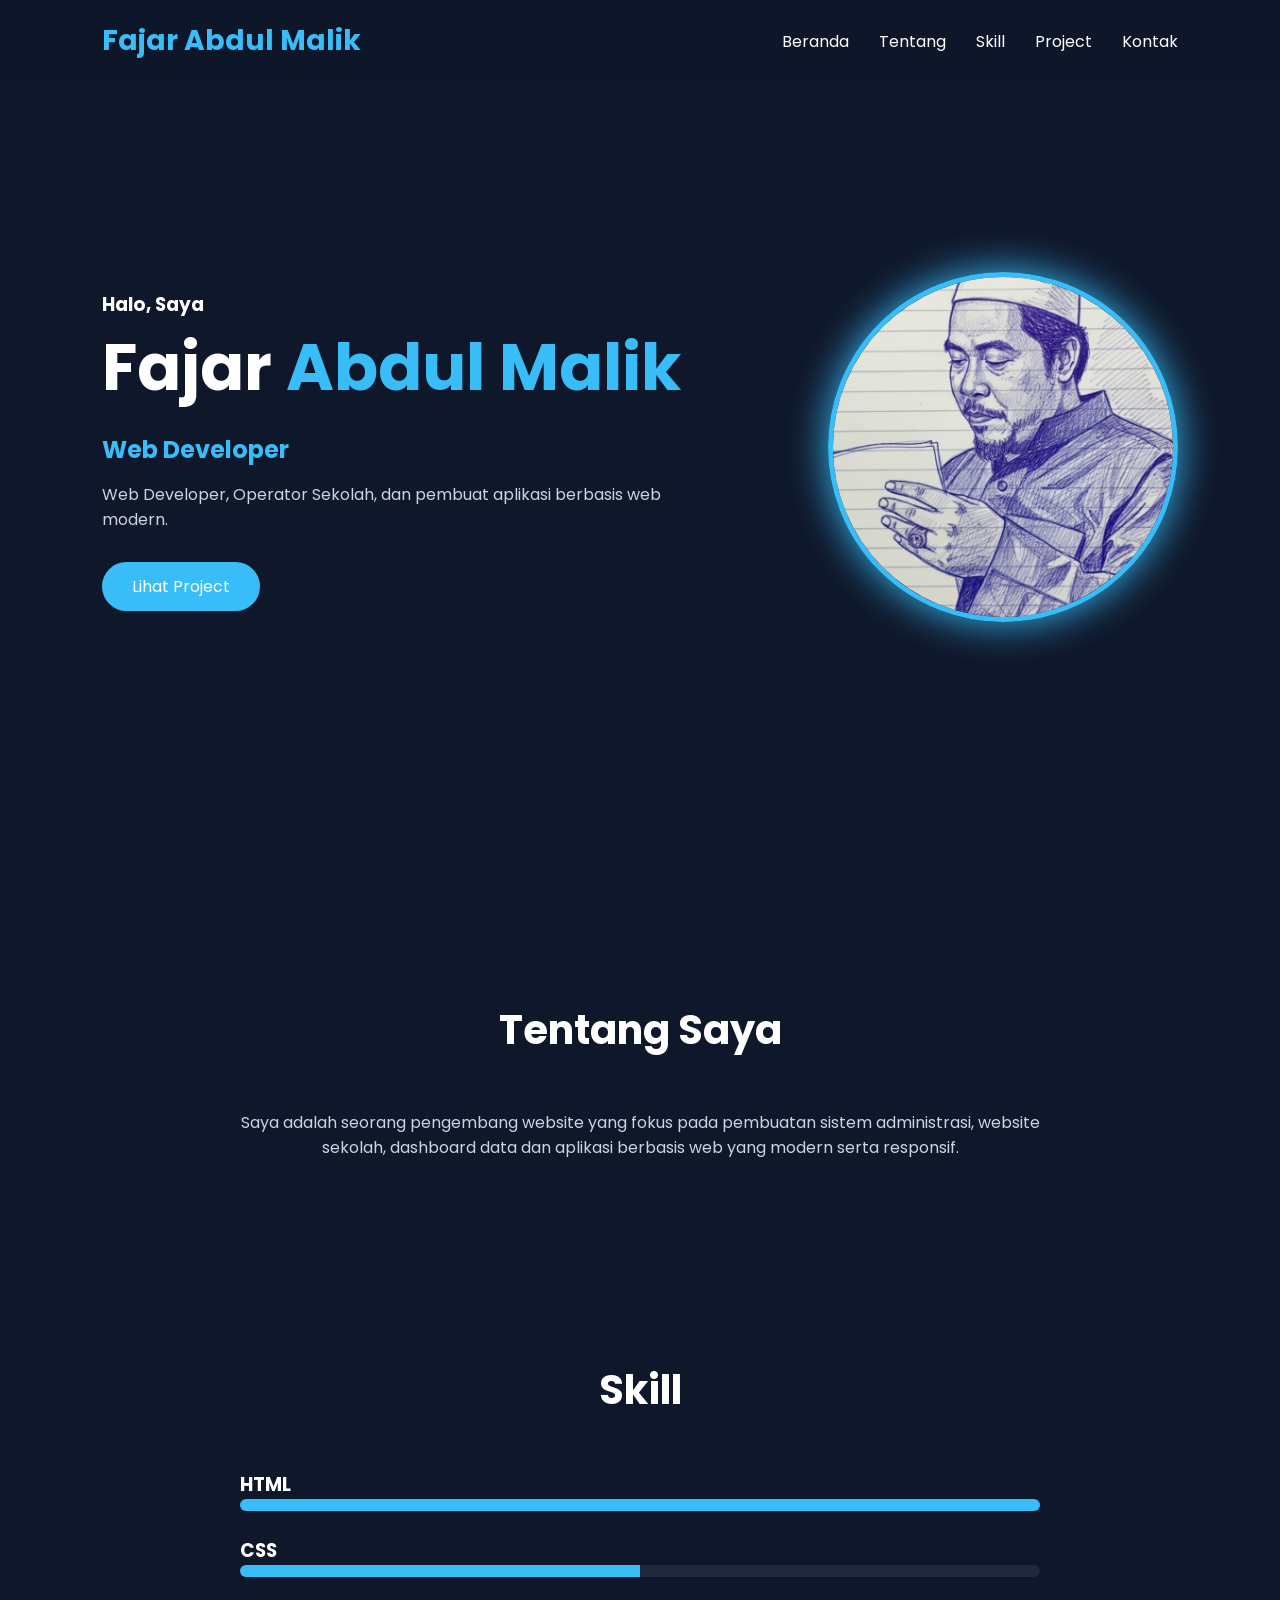
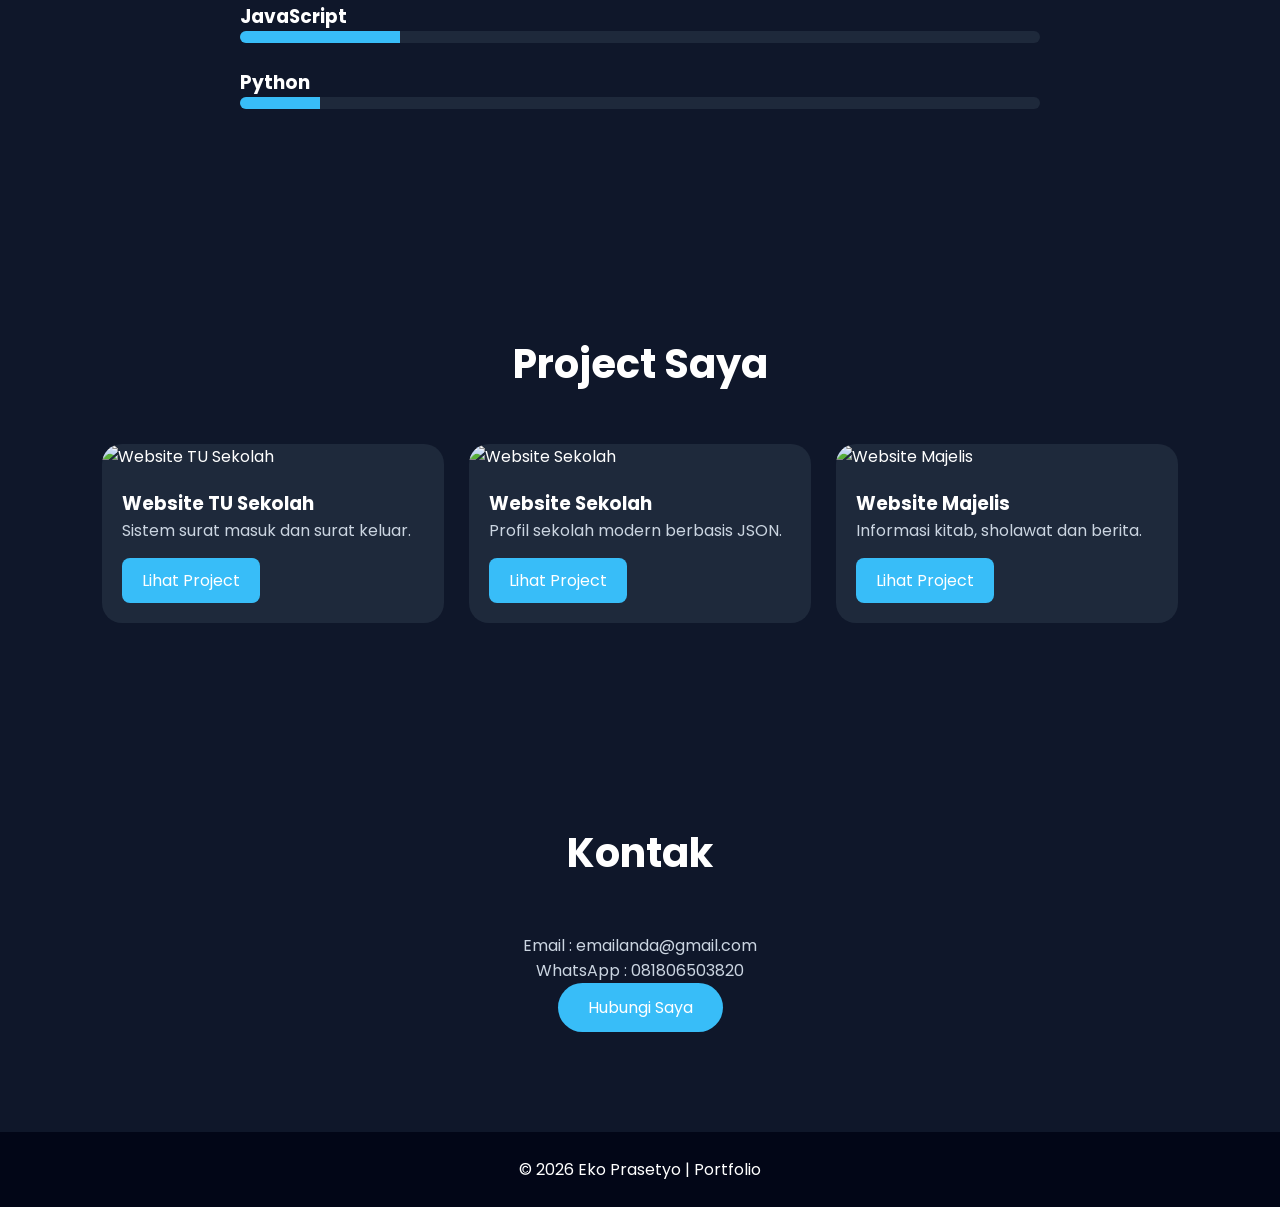
==== index.html @ fd869636 "Add files via upload" ====
<!DOCTYPE html>
<html lang="id">

<head>
    <meta charset="UTF-8">
    <meta name="viewport" content="width=device-width, initial-scale=1.0">

    <title>Portfolio | Fajar Abdul Malik</title>

    <link rel="stylesheet" href="css/style.css">

    <link href="https://fonts.googleapis.com/css2?family=Poppins:wght@300;400;500;600;700&display=swap"
        rel="stylesheet">
</head>

<body>

    <header>
        <nav>
            <div class="logo">Fajar Abdul Malik</div>

            <ul>
                <li><a href="#home">Beranda</a></li>
                <li><a href="#about">Tentang</a></li>
                <li><a href="#skills">Skill</a></li>
                <li><a href="#project">Project</a></li>
                <li><a href="#contact">Kontak</a></li>
            </ul>
        </nav>
    </header>

    <!-- HERO -->
    <section id="home" class="hero">

        <div class="hero-content">

            <div class="text">
                <h3>Halo, Saya</h3>

                <h1>Fajar  <span>Abdul Malik</span></h1>

                <h2 id="typing"></h2>

                <p>
                    Web Developer, Operator Sekolah, dan
                    pembuat aplikasi berbasis web modern.
                </p>

                <a href="#project" class="btn">
                    Lihat Project
                </a>
            </div>

            <div class="photo">
                <img src="img/1.jpeg" alt="Profile">
            </div>

        </div>

    </section>

    <!-- ABOUT -->
    <section id="about" class="hidden">

        <h2 class="title">Tentang Saya</h2>

        <div class="about-box">

            <p>
                Saya adalah seorang pengembang website yang
                fokus pada pembuatan sistem administrasi,
                website sekolah, dashboard data dan aplikasi
                berbasis web yang modern serta responsif.
            </p>

        </div>

    </section>

    <!-- SKILLS -->
    <section id="skills" class="hidden">

        <h2 class="title">Skill</h2>

        <div class="skills-container">

            <div class="skill">
                <h3>HTML</h3>
                <div class="bar">
                    <div class="fill html"></div>
                </div>
            </div>

            <div class="skill">
                <h3>CSS</h3>
                <div class="bar">
                    <div class="fill css"></div>
                </div>
            </div>

            <div class="skill">
                <h3>JavaScript</h3>
                <div class="bar">
                    <div class="fill js"></div>
                </div>
            </div>

            <div class="skill">
                <h3>Python</h3>
                <div class="bar">
                    <div class="fill python"></div>
                </div>
            </div>

        </div>

    </section>

    <!-- PROJECT -->
<section id="project" class="hidden">

    <h2 class="title">Project Saya</h2>

    <div class="project-grid">

        <!-- Project 1 -->
        <div class="card">
            <img src="https://picsum.photos/500/300?1" alt="Website TU Sekolah">

            <div class="card-body">
                <h3>Website TU Sekolah</h3>

                <p>
                    Sistem surat masuk dan surat keluar.
                </p>

                <a href="https://link-project-anda.com"
                   target="_blank"
                   class="project-btn">
                    Lihat Project
                </a>
            </div>
        </div>

        <!-- Project 2 -->
        <div class="card">
            <img src="https://picsum.photos/500/300?2" alt="Website Sekolah">

            <div class="card-body">
                <h3>Website Sekolah</h3>

                <p>
                    Profil sekolah modern berbasis JSON.
                </p>

                <a href="https://link-project-sekolah.com"
                   target="_blank"
                   class="project-btn">
                    Lihat Project
                </a>
            </div>
        </div>

        <!-- Project 3 -->
        <div class="card">
            <img src="https://picsum.photos/500/300?3" alt="Website Majelis">

            <div class="card-body">
                <h3>Website Majelis</h3>

                <p>
                    Informasi kitab, sholawat dan berita.
                </p>

                <a href="https://mujahidcorporation.github.io/Majelis_QA/index.html"
                   target="_blank"
                   class="project-btn">
                    Lihat Project
                </a>
            </div>
        </div>

    </div>

</section>

    <!-- CONTACT -->
    <section id="contact" class="hidden">

        <h2 class="title">Kontak</h2>

        <div class="contact-box">

            <p>Email : emailanda@gmail.com</p>
            <p>WhatsApp : 081806503820</p>

            <a href="https://wa.me/6281806503820" class="btn">
                Hubungi Saya
            </a>

        </div>

    </section>

    <footer>
        © 2026 Eko Prasetyo | Portfolio
    </footer>

    <script src="js/script.js"></script>

</body>

</html>
---- css/style.css ----
*{
    margin:0;
    padding:0;
    box-sizing:border-box;
    font-family:'Poppins',sans-serif;
}

html{
    scroll-behavior:smooth;
}

body{
    background:#0f172a;
    color:white;
}

/* NAVBAR */

nav{
    position:fixed;
    width:100%;
    top:0;
    z-index:1000;

    display:flex;
    justify-content:space-between;
    align-items:center;

    padding:20px 8%;

    background:rgba(15,23,42,.95);
    backdrop-filter:blur(10px);
}

.logo{
    font-size:28px;
    font-weight:700;
    color:#38bdf8;
}

nav ul{
    display:flex;
    list-style:none;
    gap:30px;
}

nav a{
    color:white;
    text-decoration:none;
    transition:.3s;
}

nav a:hover{
    color:#38bdf8;
}

/* HERO */

.hero{
    min-height:100vh;
    display:flex;
    align-items:center;
    padding:0 8%;
}

.hero-content{
    display:flex;
    justify-content:space-between;
    align-items:center;
    width:100%;
    gap:50px;
}

.text h1{
    font-size:65px;
}

.text span{
    color:#38bdf8;
}

.text h2{
    color:#38bdf8;
    margin:15px 0;
}

.text p{
    color:#cbd5e1;
    max-width:600px;
    margin-bottom:30px;
}

.btn{
    display:inline-block;
    background:#38bdf8;
    color:white;
    text-decoration:none;
    padding:12px 30px;
    border-radius:30px;
    transition:.3s;
}

.btn:hover{
    transform:translateY(-5px);
}

.photo img{
    width:350px;
    height:350px;
    object-fit:cover;
    border-radius:50%;
    border:5px solid #38bdf8;
    box-shadow:0 0 40px #38bdf8;
}

/* SECTION */

section{
    padding:100px 8%;
}

.title{
    text-align:center;
    margin-bottom:50px;
    font-size:40px;
}

.about-box,
.contact-box{
    max-width:800px;
    margin:auto;
    text-align:center;
    color:#cbd5e1;
}

/* SKILL */

.skills-container{
    max-width:800px;
    margin:auto;
}

.skill{
    margin-bottom:25px;
}

.bar{
    width:100%;
    height:12px;
    background:#1e293b;
    border-radius:20px;
    overflow:hidden;
}

.fill{
    height:100%;
    background:#38bdf8;
}

.html{
    width:100%;
}

.css{
    width:50%;
}

.js{
    width:20%;
}

.python{
    width:10%;
}

/* PROJECT */

.project-grid{
    display:grid;
    grid-template-columns:repeat(auto-fit,minmax(300px,1fr));
    gap:25px;
}

.card{
    background:#1e293b;
    border-radius:20px;
    overflow:hidden;
    transition:.4s;
}

.card:hover{
    transform:translateY(-10px);
}

.card img{
    width:100%;
    height:220px;
    object-fit:cover;
}

.card-body{
    padding:20px;
}

.card-body p{
    color:#cbd5e1;
}
.project-btn{
    display:inline-block;
    margin-top:15px;
    padding:10px 20px;
    background:#38bdf8;
    color:white;
    text-decoration:none;
    border-radius:8px;
    transition:0.3s;
}

.project-btn:hover{
    background:#0ea5e9;
    transform:translateY(-3px);
}
/* FOOTER */

footer{
    text-align:center;
    padding:25px;
    background:#020617;
}

/* ANIMATION */

.hidden{
    opacity:0;
    transform:translateY(50px);
    transition:1s;
}

.show{
    opacity:1;
    transform:translateY(0);
}

/* RESPONSIVE */

@media(max-width:768px){

    .hero-content{
        flex-direction:column-reverse;
        text-align:center;
    }

    .text h1{
        font-size:45px;
    }

    .photo img{
        width:250px;
        height:250px;
    }

    nav{
        flex-direction:column;
        gap:15px;
    }

    nav ul{
        gap:15px;
        flex-wrap:wrap;
        justify-content:center;
    }

}
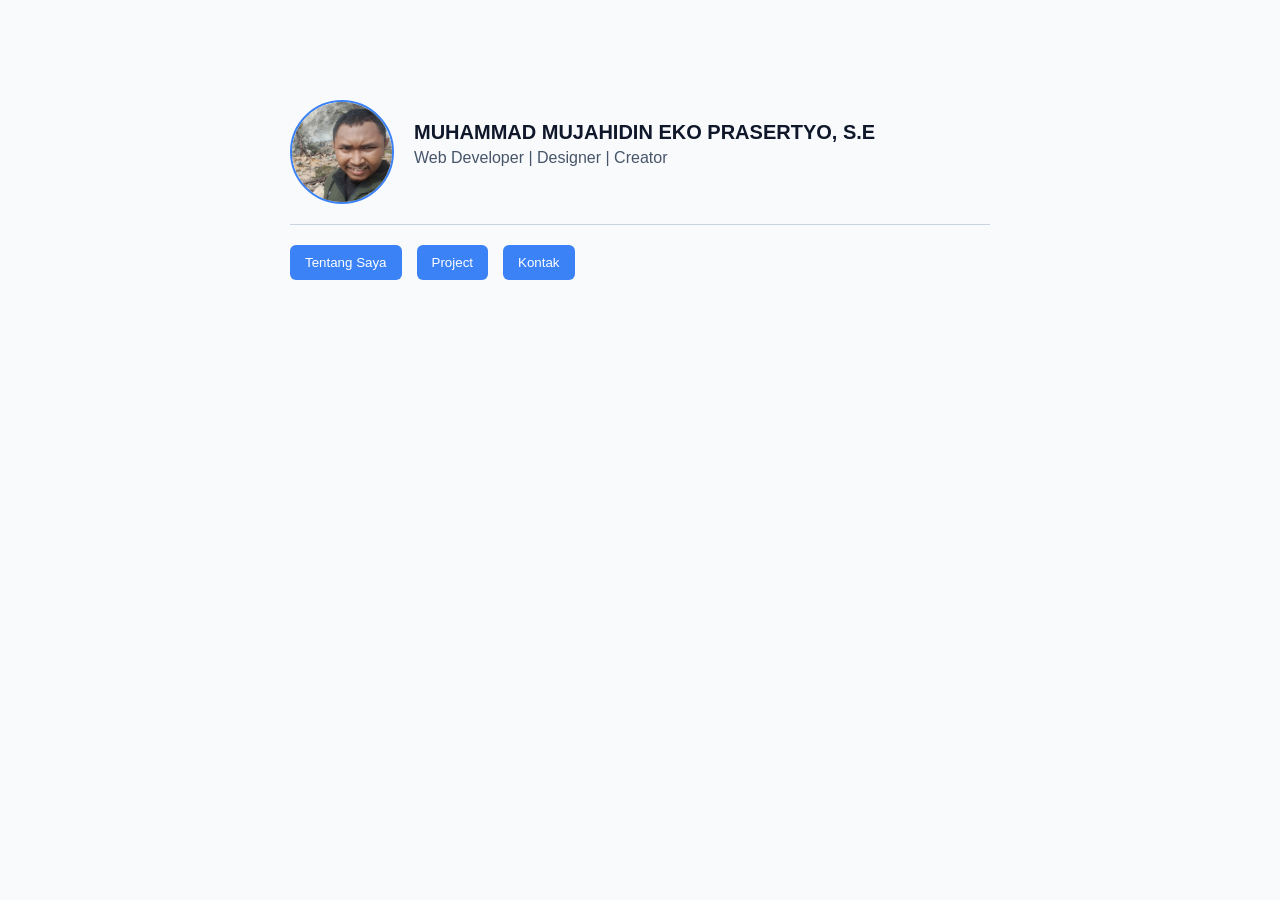
==== commit cce6e5f2: "Add files via upload" ====
--- a/index.html
+++ b/index.html
@@ -1,213 +1,37 @@
 <!DOCTYPE html>
 <html lang="id">
-
 <head>
-    <meta charset="UTF-8">
-    <meta name="viewport" content="width=device-width, initial-scale=1.0">
-
-    <title>Portfolio | Fajar Abdul Malik</title>
-
-    <link rel="stylesheet" href="css/style.css">
-
-    <link href="https://fonts.googleapis.com/css2?family=Poppins:wght@300;400;500;600;700&display=swap"
-        rel="stylesheet">
+  <meta charset="UTF-8">
+  <meta name="viewport" content="width=device-width, initial-scale=1.0">
+  <title>Portfolio Saya</title>
+  <link rel="stylesheet" href="css/home.css">
 </head>
-
 <body>
 
-    <header>
-        <nav>
-            <div class="logo">Fajar Abdul Malik</div>
+  <div class="container">
 
-            <ul>
-                <li><a href="#home">Beranda</a></li>
-                <li><a href="#about">Tentang</a></li>
-                <li><a href="#skills">Skill</a></li>
-                <li><a href="#project">Project</a></li>
-                <li><a href="#contact">Kontak</a></li>
-            </ul>
-        </nav>
-    </header>
+    <div class="profile-section">
 
-    <!-- HERO -->
-    <section id="home" class="hero">
+      <img src="img/1.jpeg" class="profile">
 
-        <div class="hero-content">
+      <div class="info">
+        <h1>MUHAMMAD MUJAHIDIN EKO PRASERTYO, S.E</h1>
+        <p>Web Developer | Designer | Creator</p>
 
-            <div class="text">
-                <h3>Halo, Saya</h3>
-
-                <h1>Fajar  <span>Abdul Malik</span></h1>
-
-                <h2 id="typing"></h2>
-
-                <p>
-                    Web Developer, Operator Sekolah, dan
-                    pembuat aplikasi berbasis web modern.
-                </p>
-
-                <a href="#project" class="btn">
-                    Lihat Project
-                </a>
-            </div>
-
-            <div class="photo">
-                <img src="img/1.jpeg" alt="Profile">
-            </div>
-
-        </div>
-
-    </section>
-
-    <!-- ABOUT -->
-    <section id="about" class="hidden">
-
-        <h2 class="title">Tentang Saya</h2>
-
-        <div class="about-box">
-
-            <p>
-                Saya adalah seorang pengembang website yang
-                fokus pada pembuatan sistem administrasi,
-                website sekolah, dashboard data dan aplikasi
-                berbasis web yang modern serta responsif.
-            </p>
-
-        </div>
-
-    </section>
-
-    <!-- SKILLS -->
-    <section id="skills" class="hidden">
-
-        <h2 class="title">Skill</h2>
-
-        <div class="skills-container">
-
-            <div class="skill">
-                <h3>HTML</h3>
-                <div class="bar">
-                    <div class="fill html"></div>
-                </div>
-            </div>
-
-            <div class="skill">
-                <h3>CSS</h3>
-                <div class="bar">
-                    <div class="fill css"></div>
-                </div>
-            </div>
-
-            <div class="skill">
-                <h3>JavaScript</h3>
-                <div class="bar">
-                    <div class="fill js"></div>
-                </div>
-            </div>
-
-            <div class="skill">
-                <h3>Python</h3>
-                <div class="bar">
-                    <div class="fill python"></div>
-                </div>
-            </div>
-
-        </div>
-
-    </section>
-
-    <!-- PROJECT -->
-<section id="project" class="hidden">
-
-    <h2 class="title">Project Saya</h2>
-
-    <div class="project-grid">
-
-        <!-- Project 1 -->
-        <div class="card">
-            <img src="https://picsum.photos/500/300?1" alt="Website TU Sekolah">
-
-            <div class="card-body">
-                <h3>Website TU Sekolah</h3>
-
-                <p>
-                    Sistem surat masuk dan surat keluar.
-                </p>
-
-                <a href="https://link-project-anda.com"
-                   target="_blank"
-                   class="project-btn">
-                    Lihat Project
-                </a>
-            </div>
-        </div>
-
-        <!-- Project 2 -->
-        <div class="card">
-            <img src="https://picsum.photos/500/300?2" alt="Website Sekolah">
-
-            <div class="card-body">
-                <h3>Website Sekolah</h3>
-
-                <p>
-                    Profil sekolah modern berbasis JSON.
-                </p>
-
-                <a href="https://link-project-sekolah.com"
-                   target="_blank"
-                   class="project-btn">
-                    Lihat Project
-                </a>
-            </div>
-        </div>
-
-        <!-- Project 3 -->
-        <div class="card">
-            <img src="https://picsum.photos/500/300?3" alt="Website Majelis">
-
-            <div class="card-body">
-                <h3>Website Majelis</h3>
-
-                <p>
-                    Informasi kitab, sholawat dan berita.
-                </p>
-
-                <a href="https://mujahidcorporation.github.io/Majelis_QA/index.html"
-                   target="_blank"
-                   class="project-btn">
-                    Lihat Project
-                </a>
-            </div>
-        </div>
+      </div>
 
     </div>
 
-</section>
+    <div class="line"></div>
 
-    <!-- CONTACT -->
-    <section id="contact" class="hidden">
+    <div class="menu">
+      <button onclick="goTo('about.html')">Tentang Saya</button>
+      <button onclick="goTo('project.html')">Project</button>
+      <button onclick="goTo('contact.html')">Kontak</button>
+    </div>
 
-        <h2 class="title">Kontak</h2>
+  </div>
 
-        <div class="contact-box">
-
-            <p>Email : emailanda@gmail.com</p>
-            <p>WhatsApp : 081806503820</p>
-
-            <a href="https://wa.me/6281806503820" class="btn">
-                Hubungi Saya
-            </a>
-
-        </div>
-
-    </section>
-
-    <footer>
-        © 2026 Eko Prasetyo | Portfolio
-    </footer>
-
-    <script src="js/script.js"></script>
-
+  <script src="script.js"></script>
 </body>
-
 </html>
--- a/css/home.css
+++ b/css/home.css
@@ -0,0 +1,71 @@
+body {
+  margin: 0;
+  font-family: Arial, sans-serif;
+  background: #f8fafc;
+  color: #0f172a;
+}
+
+/* container utama */
+.container {
+  max-width: 700px;
+  margin: 80px auto;
+  padding: 20px;
+}
+
+/* header profile */
+.profile-section {
+  display: flex;
+  align-items: center;
+  gap: 20px;
+}
+
+/* foto */
+.profile {
+  width: 100px;
+  height: 100px;
+  border-radius: 50%;
+  object-fit: cover;
+  border: 2px solid #3b82f6;
+}
+
+/* teks */
+.info h1 {
+  font-size: 20px;
+  margin: 0;
+}
+
+.info p {
+  margin-top: 5px;
+  color: #475569;
+}
+
+/* garis */
+.line {
+  height: 1px;
+  background: #cbd5e1;
+  margin: 20px 0;
+}
+
+/* menu */
+.menu {
+  display: flex;
+  gap: 15px;
+}
+
+/* button normal */
+button {
+  padding: 10px 15px;
+  border: none;
+  border-radius: 6px;
+  cursor: pointer;
+
+  background: #3b82f6;
+  color: white;
+
+  transition: 0.2s;
+}
+
+button:hover {
+  background: #2563eb;
+  transform: translateY(-2px);
+}
